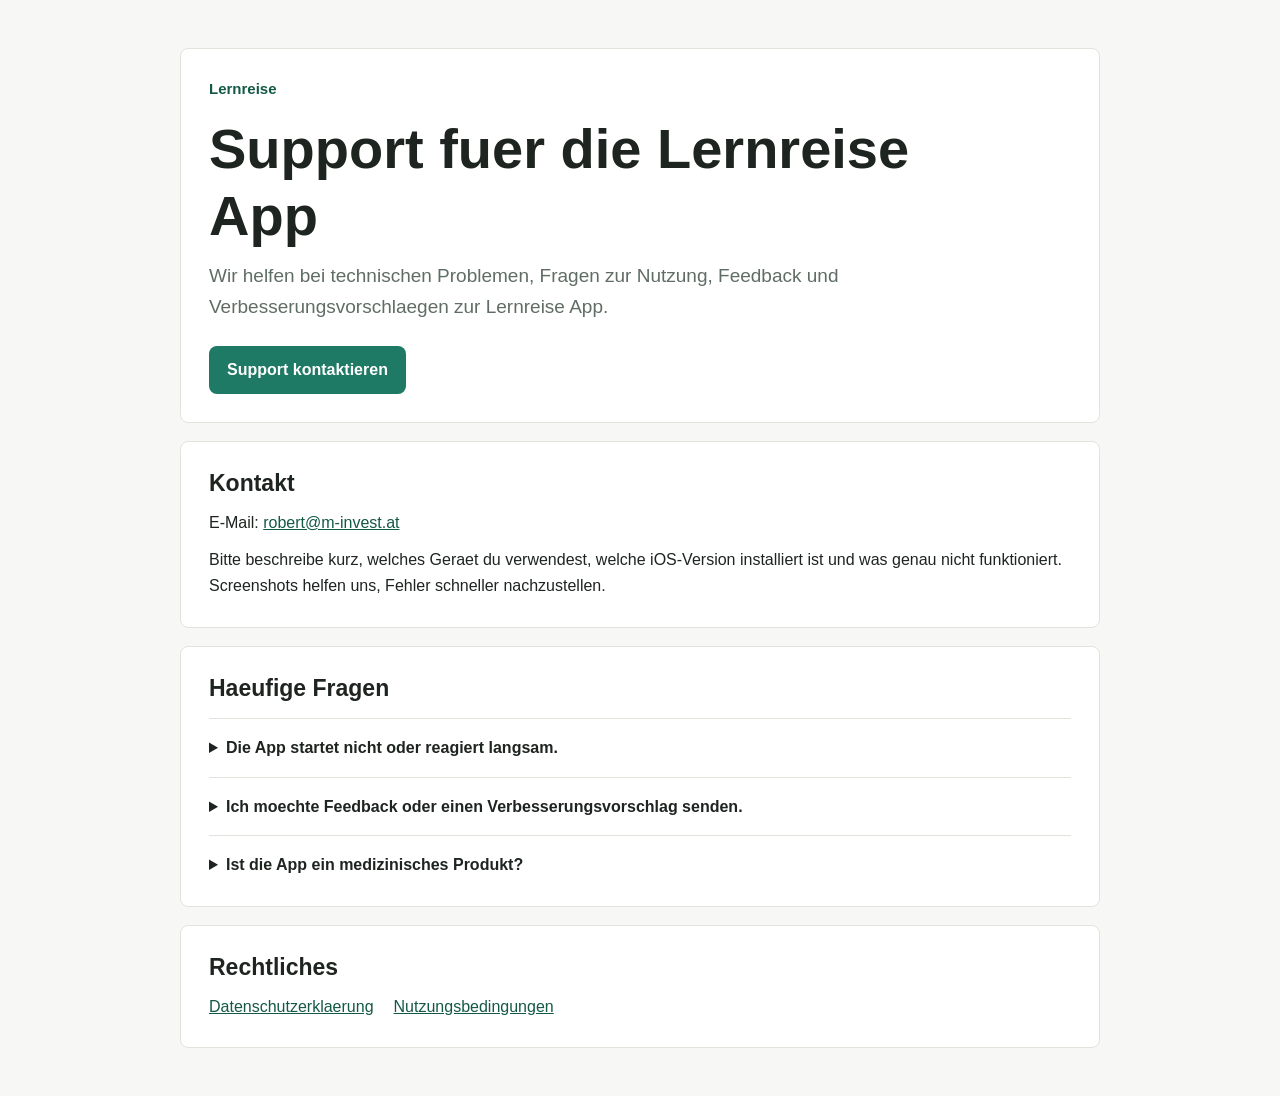
==== index.html @ 2096d3e3 "Create App Store support site" ====
<!doctype html>
<html lang="de">
  <head>
    <meta charset="utf-8">
    <meta name="viewport" content="width=device-width, initial-scale=1">
    <meta name="description" content="Support und Kontakt fuer die Lernreise App.">
    <title>Lernreise App Support</title>
    <link rel="stylesheet" href="styles.css">
  </head>
  <body>
    <main class="page">
      <section class="hero" aria-labelledby="title">
        <p class="brand">Lernreise</p>
        <h1 id="title">Support fuer die Lernreise App</h1>
        <p class="lead">
          Wir helfen bei technischen Problemen, Fragen zur Nutzung, Feedback und
          Verbesserungsvorschlaegen zur Lernreise App.
        </p>
        <a class="button" href="mailto:robert@m-invest.at?subject=Lernreise%20App%20Support">Support kontaktieren</a>
      </section>

      <section class="section" aria-labelledby="contact">
        <h2 id="contact">Kontakt</h2>
        <p>
          E-Mail:
          <a href="mailto:robert@m-invest.at?subject=Lernreise%20App%20Support">robert@m-invest.at</a>
        </p>
        <p>
          Bitte beschreibe kurz, welches Geraet du verwendest, welche iOS-Version
          installiert ist und was genau nicht funktioniert. Screenshots helfen uns,
          Fehler schneller nachzustellen.
        </p>
      </section>

      <section class="section" aria-labelledby="help">
        <h2 id="help">Haeufige Fragen</h2>
        <details>
          <summary>Die App startet nicht oder reagiert langsam.</summary>
          <p>
            Schließe die App vollstaendig, starte das iPhone neu und pruefe, ob
            die neueste Version der App installiert ist.
          </p>
        </details>
        <details>
          <summary>Ich moechte Feedback oder einen Verbesserungsvorschlag senden.</summary>
          <p>
            Schreib uns per E-Mail. Wir lesen Feedback zu Aufgaben, Lesbarkeit,
            Bedienung und Lerninhalten besonders aufmerksam.
          </p>
        </details>
        <details>
          <summary>Ist die App ein medizinisches Produkt?</summary>
          <p>
            Nein. Die App ist als Lern- und Uebungsangebot gedacht und ersetzt
            keine medizinische, psychologische oder paedagogische Diagnose,
            Beratung oder Therapie.
          </p>
        </details>
      </section>

      <section class="section links" aria-labelledby="legal">
        <h2 id="legal">Rechtliches</h2>
        <a href="privacy.html">Datenschutzerklaerung</a>
        <a href="terms.html">Nutzungsbedingungen</a>
      </section>
    </main>
  </body>
</html>
---- styles.css ----
:root {
  color-scheme: light;
  --bg: #f7f8f5;
  --surface: #ffffff;
  --text: #1e2420;
  --muted: #5f6d64;
  --line: #dfe5dd;
  --accent: #1f7a65;
  --accent-dark: #145846;
  --focus: #0f6fff;
}

* {
  box-sizing: border-box;
}

body {
  margin: 0;
  background: var(--bg);
  color: var(--text);
  font-family: -apple-system, BlinkMacSystemFont, "Segoe UI", sans-serif;
  line-height: 1.6;
}

a {
  color: var(--accent-dark);
}

a:focus-visible,
button:focus-visible,
summary:focus-visible {
  outline: 3px solid var(--focus);
  outline-offset: 3px;
}

.page {
  width: min(920px, calc(100% - 32px));
  margin: 0 auto;
  padding: 48px 0;
}

.narrow {
  width: min(760px, calc(100% - 32px));
}

.hero,
.section {
  background: var(--surface);
  border: 1px solid var(--line);
  border-radius: 8px;
  padding: 28px;
}

.hero {
  margin-bottom: 18px;
}

.brand {
  margin: 0 0 14px;
  color: var(--accent-dark);
  font-size: 15px;
  font-weight: 700;
}

h1,
h2 {
  margin: 0;
  line-height: 1.2;
  letter-spacing: 0;
}

h1 {
  max-width: 760px;
  font-size: clamp(34px, 6vw, 56px);
}

h2 {
  font-size: 23px;
}

p {
  margin: 12px 0 0;
}

.lead {
  max-width: 680px;
  color: var(--muted);
  font-size: 19px;
}

.button {
  display: inline-flex;
  align-items: center;
  justify-content: center;
  min-height: 48px;
  margin-top: 24px;
  padding: 0 18px;
  border-radius: 8px;
  background: var(--accent);
  color: #ffffff;
  font-weight: 700;
  text-decoration: none;
}

.button:hover {
  background: var(--accent-dark);
}

.section {
  margin-top: 18px;
}

details {
  border-top: 1px solid var(--line);
  padding: 16px 0;
}

details:first-of-type {
  margin-top: 16px;
}

details:last-child {
  padding-bottom: 0;
}

summary {
  cursor: pointer;
  font-weight: 700;
}

.links {
  display: flex;
  flex-wrap: wrap;
  gap: 12px 20px;
  align-items: center;
}

.links h2 {
  width: 100%;
}

.back {
  display: inline-block;
  margin-bottom: 24px;
  font-weight: 700;
}

@media (max-width: 640px) {
  .page {
    width: min(100% - 24px, 920px);
    padding: 24px 0;
  }

  .hero,
  .section {
    padding: 20px;
  }

  h1 {
    font-size: 36px;
  }

  .lead {
    font-size: 17px;
  }
}
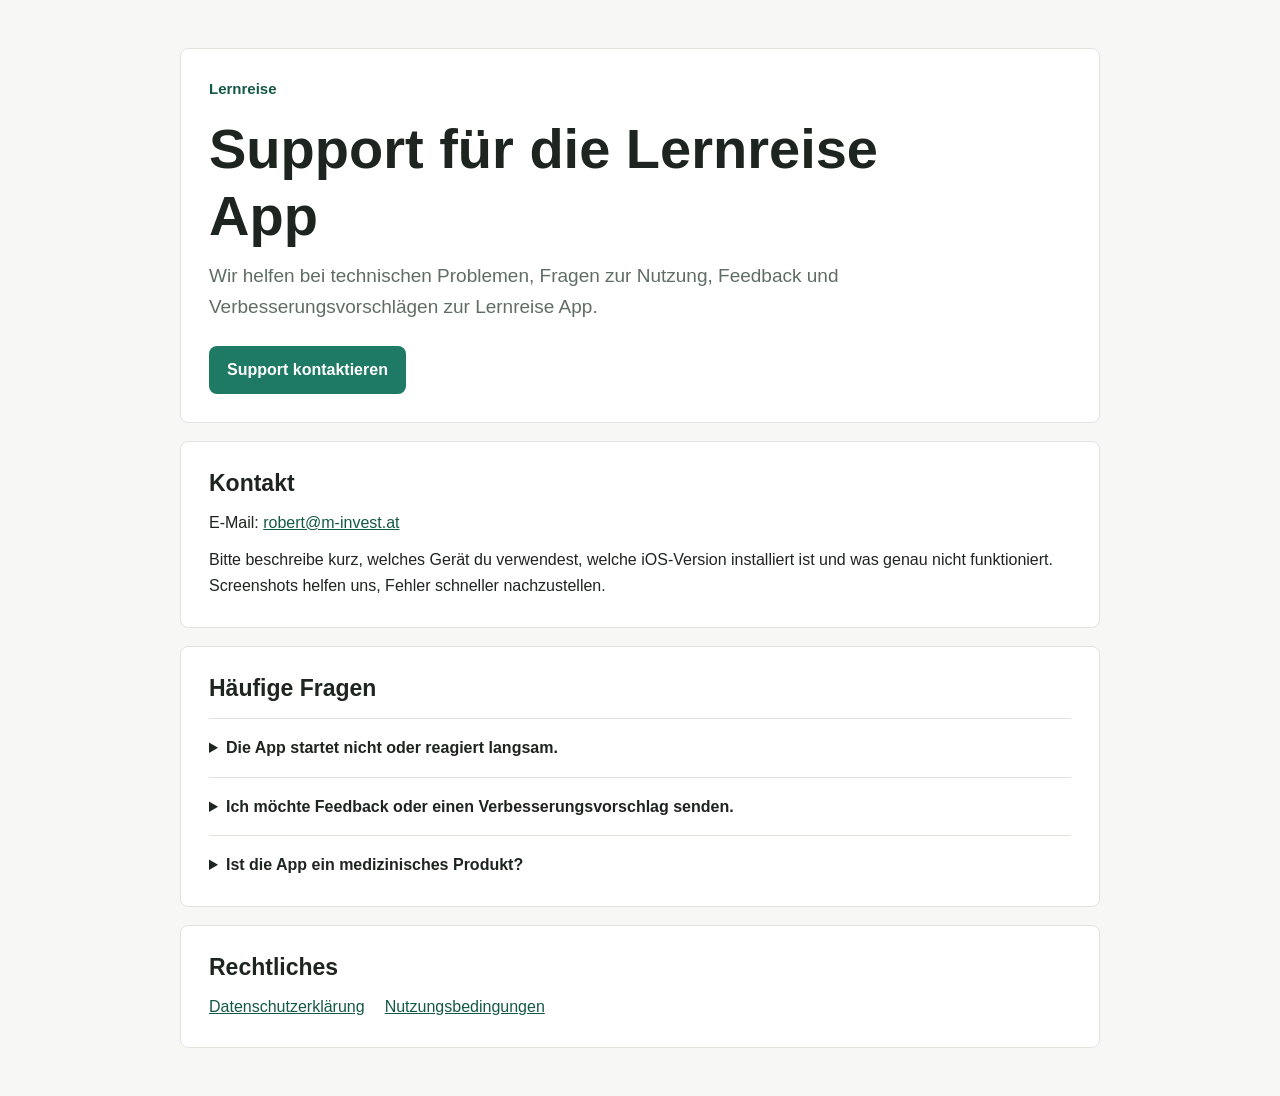
==== commit 4e485c7e: "Polish German support copy" ====
--- a/index.html
+++ b/index.html
@@ -3,7 +3,7 @@
   <head>
     <meta charset="utf-8">
     <meta name="viewport" content="width=device-width, initial-scale=1">
-    <meta name="description" content="Support und Kontakt fuer die Lernreise App.">
+    <meta name="description" content="Support und Kontakt für die Lernreise App.">
     <title>Lernreise App Support</title>
     <link rel="stylesheet" href="styles.css">
   </head>
@@ -11,10 +11,10 @@
     <main class="page">
       <section class="hero" aria-labelledby="title">
         <p class="brand">Lernreise</p>
-        <h1 id="title">Support fuer die Lernreise App</h1>
+        <h1 id="title">Support für die Lernreise App</h1>
         <p class="lead">
           Wir helfen bei technischen Problemen, Fragen zur Nutzung, Feedback und
-          Verbesserungsvorschlaegen zur Lernreise App.
+          Verbesserungsvorschlägen zur Lernreise App.
         </p>
         <a class="button" href="mailto:robert@m-invest.at?subject=Lernreise%20App%20Support">Support kontaktieren</a>
       </section>
@@ -26,23 +26,23 @@
           <a href="mailto:robert@m-invest.at?subject=Lernreise%20App%20Support">robert@m-invest.at</a>
         </p>
         <p>
-          Bitte beschreibe kurz, welches Geraet du verwendest, welche iOS-Version
+          Bitte beschreibe kurz, welches Gerät du verwendest, welche iOS-Version
           installiert ist und was genau nicht funktioniert. Screenshots helfen uns,
           Fehler schneller nachzustellen.
         </p>
       </section>
 
       <section class="section" aria-labelledby="help">
-        <h2 id="help">Haeufige Fragen</h2>
+        <h2 id="help">Häufige Fragen</h2>
         <details>
           <summary>Die App startet nicht oder reagiert langsam.</summary>
           <p>
-            Schließe die App vollstaendig, starte das iPhone neu und pruefe, ob
+            Schließe die App vollständig, starte das iPhone neu und prüfe, ob
             die neueste Version der App installiert ist.
           </p>
         </details>
         <details>
-          <summary>Ich moechte Feedback oder einen Verbesserungsvorschlag senden.</summary>
+          <summary>Ich möchte Feedback oder einen Verbesserungsvorschlag senden.</summary>
           <p>
             Schreib uns per E-Mail. Wir lesen Feedback zu Aufgaben, Lesbarkeit,
             Bedienung und Lerninhalten besonders aufmerksam.
@@ -51,8 +51,8 @@
         <details>
           <summary>Ist die App ein medizinisches Produkt?</summary>
           <p>
-            Nein. Die App ist als Lern- und Uebungsangebot gedacht und ersetzt
-            keine medizinische, psychologische oder paedagogische Diagnose,
+            Nein. Die App ist als Lern- und Übungsangebot gedacht und ersetzt
+            keine medizinische, psychologische oder pädagogische Diagnose,
             Beratung oder Therapie.
           </p>
         </details>
@@ -60,7 +60,7 @@
 
       <section class="section links" aria-labelledby="legal">
         <h2 id="legal">Rechtliches</h2>
-        <a href="privacy.html">Datenschutzerklaerung</a>
+        <a href="privacy.html">Datenschutzerklärung</a>
         <a href="terms.html">Nutzungsbedingungen</a>
       </section>
     </main>
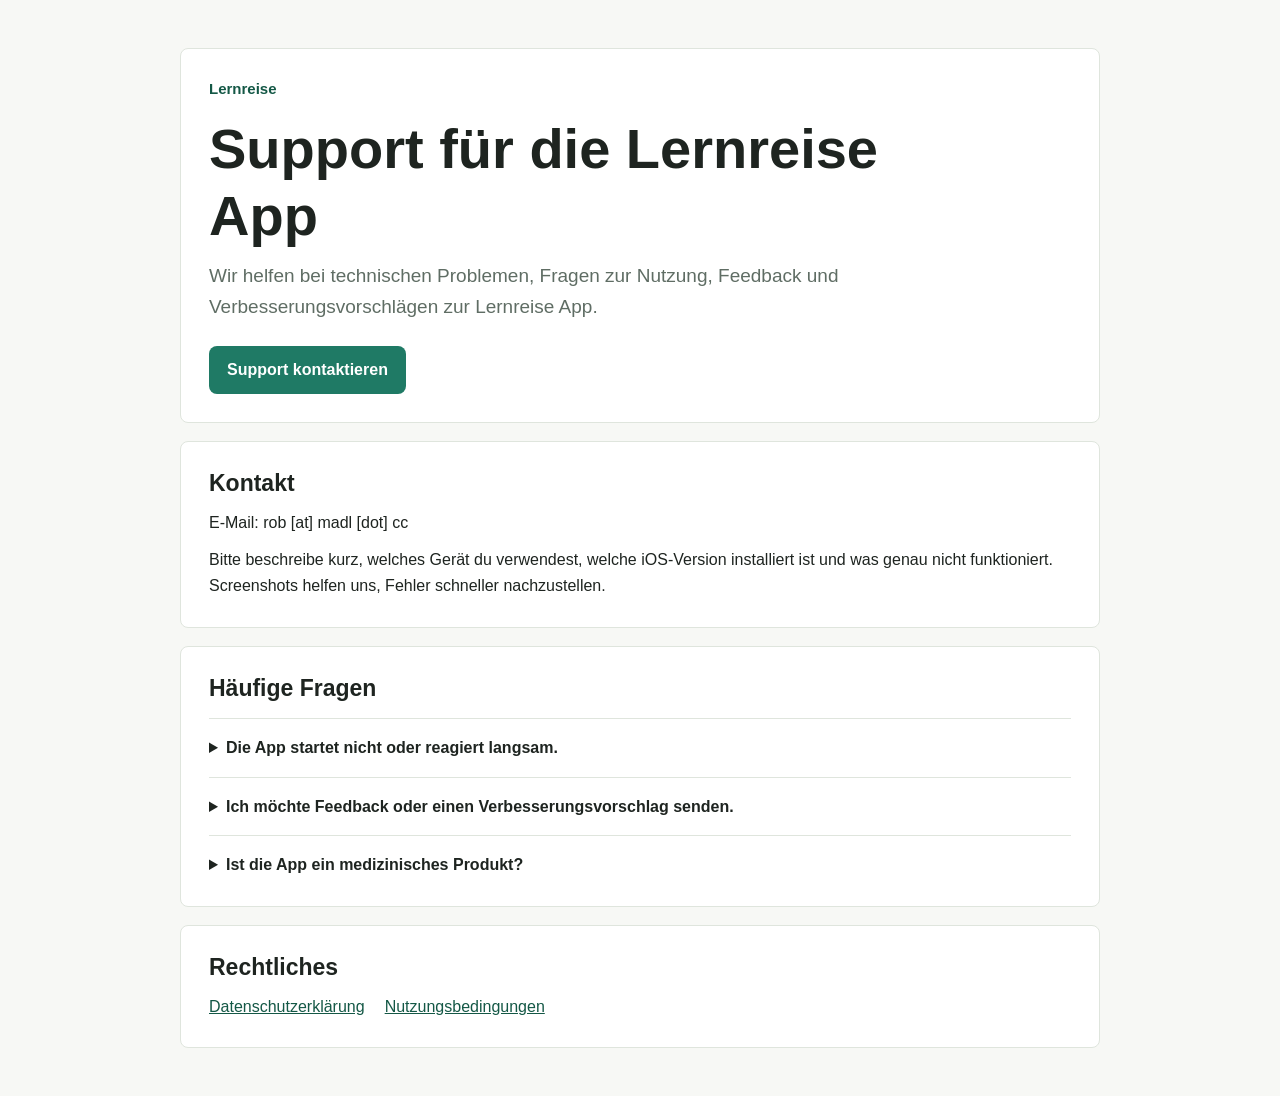
==== commit 6215a1b8: "Obfuscate support email address" ====
--- a/index.html
+++ b/index.html
@@ -16,14 +16,13 @@
           Wir helfen bei technischen Problemen, Fragen zur Nutzung, Feedback und
           Verbesserungsvorschlägen zur Lernreise App.
         </p>
-        <a class="button" href="mailto:robert@m-invest.at?subject=Lernreise%20App%20Support">Support kontaktieren</a>
+        <a class="button" href="#kontakt">Support kontaktieren</a>
       </section>
 
-      <section class="section" aria-labelledby="contact">
+      <section class="section" id="kontakt" aria-labelledby="contact">
         <h2 id="contact">Kontakt</h2>
         <p>
-          E-Mail:
-          <a href="mailto:robert@m-invest.at?subject=Lernreise%20App%20Support">robert@m-invest.at</a>
+          E-Mail: rob [at] madl [dot] cc
         </p>
         <p>
           Bitte beschreibe kurz, welches Gerät du verwendest, welche iOS-Version
